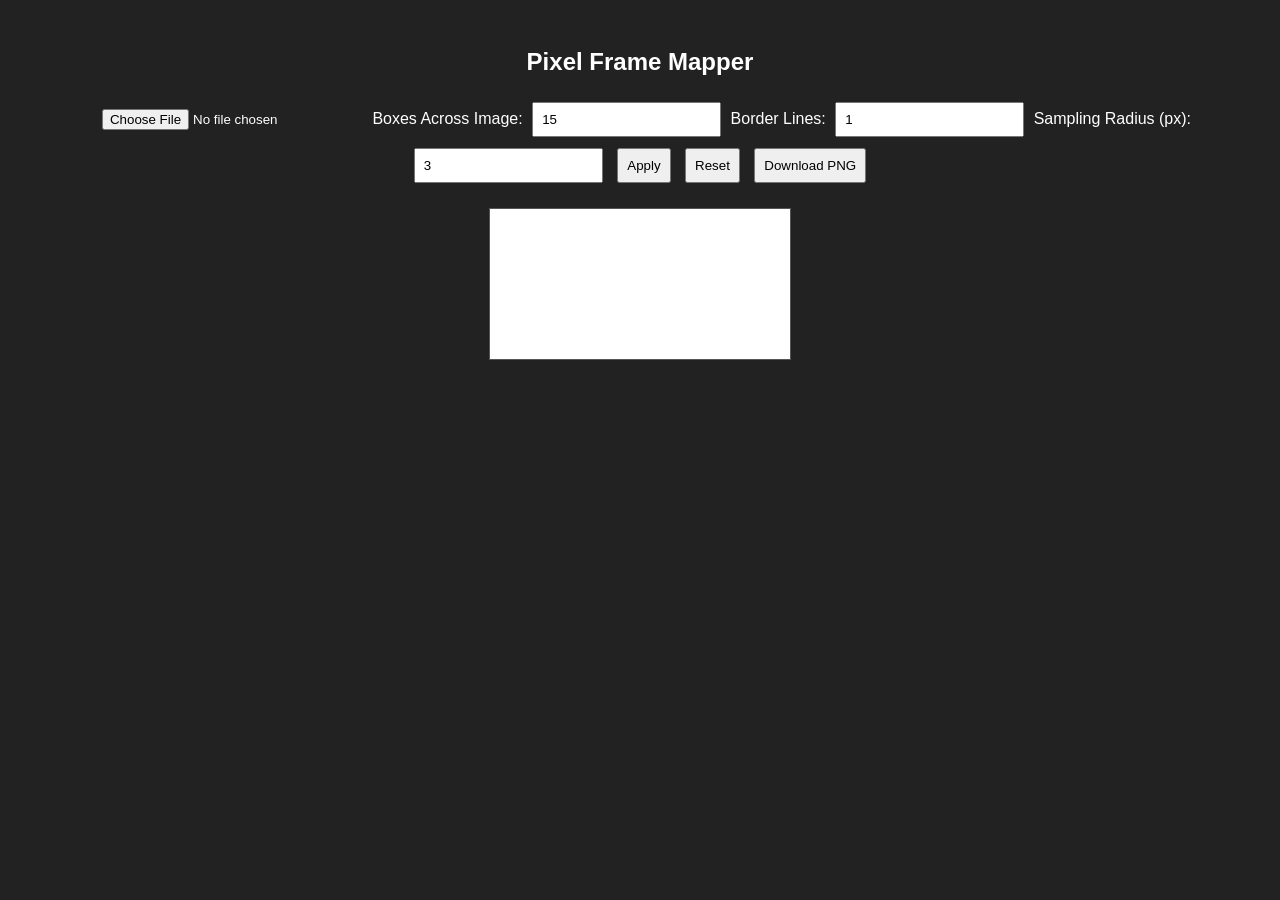
==== index.html @ a6503f77 "First" ====
<!DOCTYPE html>
<html lang="en">
<head>
<meta charset="UTF-8">
<meta name="viewport" content="width=device-width, initial-scale=1.0">
<title>Pixel Frame Mapper</title>

<style>
body{
    font-family:Arial, sans-serif;
    background:#222;
    color:white;
    padding:20px;
    text-align:center;
}

.controls{
    margin-bottom:20px;
}

input,button{
    padding:8px;
    margin:5px;
}

canvas{
    border:1px solid #555;
    background:white;
}



</style>
</head>
<body>

<h2>Pixel Frame Mapper</h2>

<div class="controls">

<input type="file" id="imageInput">

<label>
Boxes Across Image:
<input type="number" id="boxCount" value="15" min="5">
</label>

<label>
Border Lines:
<input type="number" id="borderLines" value="1" min="1">
</label>

<label>
Sampling Radius (px):
<input type="number" id="sampleRadius" value="3" min="0">
</label>

<button id="applyBtn">Apply</button>
<button id="resetBtn">Reset</button>
<button id="saveBtn">Download PNG</button>

</div>

<canvas id="canvas"></canvas>
<canvas id="workCanvas" style="display:none"></canvas>
<canvas id="grayCanvas" style="display:none"></canvas>

<script>

const TARGET_WIDTH = 1000;
const BOX_FILL_RATIO = 0.85;

const canvas = document.getElementById("canvas");
const ctx = canvas.getContext("2d");
const workCanvas = document.getElementById("workCanvas");
const grayCanvas = document.getElementById("grayCanvas");

let state = null;

document
.getElementById("imageInput")
.addEventListener("change", loadImage);

document
.getElementById("applyBtn")
.addEventListener("click", applySettings);

document
.getElementById("resetBtn")
.addEventListener("click", resetProject);

document
    .getElementById("saveBtn")
    .addEventListener("click", () => {
        saveCanvas();
        saveGrayCanvas();
    });

function loadImage(e) {
    const file = e.target.files[0];
    if (!file) return;

    const img = new Image();

    img.onload = () => {
        processImage(img);
        saveGrayCanvas();
    };

    img.src = URL.createObjectURL(file);
}


function buildProject(sourceImage){

    const boxesAcross =
        parseInt(document.getElementById("boxCount").value, 10) || 40;

    const borderLines =
        parseInt(document.getElementById("borderLines").value, 10) || 2;

    const sampleRadius =
        parseInt(document.getElementById("sampleRadius").value, 10) || 0;

    const scale =
        TARGET_WIDTH / sourceImage.width;

    const imageWidth = TARGET_WIDTH;

    const imageHeight =
        Math.round(sourceImage.height * scale);

    const boxWidth =
        imageWidth / boxesAcross;

    const imageRows =
        Math.max(1, Math.round(imageHeight / boxWidth));

    const boxHeight =
        imageHeight / imageRows;

    const totalCols =
        boxesAcross + borderLines * 2;

    const totalRows =
        imageRows + borderLines * 2;

    const canvasWidth =
        Math.round(totalCols * boxWidth);

    const canvasHeight =
        Math.round(totalRows * boxHeight);

    canvas.width = canvasWidth;
    canvas.height = canvasHeight;

    const imageCanvas =
        document.createElement("canvas");

    imageCanvas.width = imageWidth;
    imageCanvas.height = imageHeight;

    const imageCtx =
        imageCanvas.getContext("2d");

    imageCtx.drawImage(
        sourceImage,
        0,
        0,
        imageWidth,
        imageHeight
    );

    const imageData =
        imageCtx.getImageData(
            0,
            0,
            imageWidth,
            imageHeight
        );

    const imageX =
        borderLines * boxWidth;

    const imageY =
        borderLines * boxHeight;

    const boxes = [];

    for(let row=0; row<totalRows; row++){

        for(let col=0; col<totalCols; col++){

            const borderBox =
                row < borderLines ||
                row >= totalRows-borderLines ||
                col < borderLines ||
                col >= totalCols-borderLines;

            if(!borderBox) continue;

            boxes.push({

                row,
                col,

                cx:(col+0.5)*boxWidth,
                cy:(row+0.5)*boxHeight,

                filled:false,
                colour:"#FFFFFF"

            });
        }
    }

    state = {

        sourceImage,
        boxWidth,
        boxHeight,
        borderLines,
        sampleRadius,

        imageWidth,
        imageHeight,

        imageX,
        imageY,

        imageCanvas,
        imageData,

        boxes,

        leaderLines:[]
    };

    render();
}

function render(){

    if(!state) return;

    ctx.clearRect(
        0,
        0,
        canvas.width,
        canvas.height
    );

    ctx.fillStyle="#ece8df";
    ctx.fillRect(
        0,
        0,
        canvas.width,
        canvas.height
    );

    state.boxes.forEach(box=>{

        const sizeW =
            state.boxWidth * BOX_FILL_RATIO;

        const sizeH =
            state.boxHeight * BOX_FILL_RATIO;

        const x =
            box.cx - sizeW/2;

        const y =
            box.cy - sizeH/2;

        ctx.fillStyle = box.colour;

        ctx.fillRect(
            x,
            y,
            sizeW,
            sizeH
        );

        ctx.strokeStyle="#999";

        ctx.strokeRect(
            x,
            y,
            sizeW,
            sizeH
        );
    });

    ctx.drawImage(
        state.imageCanvas,
        state.imageX,
        state.imageY
    );

    ctx.strokeStyle="rgba(255,255,255,0.85)";
    ctx.lineWidth=1;

    state.leaderLines.forEach(line=>{

        if(line.radius>0){

            ctx.beginPath();
            ctx.arc(
                line.x1,
                line.y1,
                line.radius,
                0,
                Math.PI*2
            );
            ctx.stroke();
        }
    });

    ctx.strokeStyle="white";
    ctx.lineWidth=2;

    state.leaderLines.forEach(line=>{

        ctx.beginPath();

        ctx.moveTo(
            line.x1,
            line.y1
        );

        ctx.lineTo(
            line.x2,
            line.y2
        );

        ctx.stroke();
    });
}

canvas.addEventListener(
"click",
function(event){

    if(!state) return;

    const rect =
        canvas.getBoundingClientRect();

    const x =
        (event.clientX - rect.left) *
        (canvas.width/rect.width);

    const y =
        (event.clientY - rect.top) *
        (canvas.height/rect.height);

    const insideImage =

        x >= state.imageX &&
        x <= state.imageX + state.imageWidth &&
        y >= state.imageY &&
        y <= state.imageY + state.imageHeight;

    if(!insideImage) return;

    state.sampleRadius =
        Math.max(
            0,
            parseInt(
                document.getElementById("sampleRadius").value,
                10
            ) || 0
        );

    const colour =
        sampleArea(
            x-state.imageX,
            y-state.imageY,
            state.sampleRadius
        );

    const box =
        nearestUnfilledBox(x,y);

    if(!box) return;

    box.filled=true;
    box.colour=colour;

    state.leaderLines.push({

        x1:x,
        y1:y,
        x2:box.cx,
        y2:box.cy,
        radius:state.sampleRadius

    });

    render();
});

function nearestUnfilledBox(x,y){

    let best=null;
    let bestDist=Infinity;

    state.boxes.forEach(box=>{

        if(box.filled) return;

        const dx=box.cx-x;
        const dy=box.cy-y;

        const d=dx*dx+dy*dy;

        if(d<bestDist){

            bestDist=d;
            best=box;
        }

    });

    return best;
}

function sampleArea(ix,iy,radius){

    const x=Math.round(ix);
    const y=Math.round(iy);

    let r=0;
    let g=0;
    let b=0;
    let count=0;

    for(let dy=-radius; dy<=radius; dy++){

        for(let dx=-radius; dx<=radius; dx++){

            const px =
                Math.max(
                    0,
                    Math.min(
                        state.imageWidth-1,
                        x+dx
                    )
                );

            const py =
                Math.max(
                    0,
                    Math.min(
                        state.imageHeight-1,
                        y+dy
                    )
                );

            const index =
                (py*state.imageWidth+px)*4;

            r += state.imageData.data[index];
            g += state.imageData.data[index+1];
            b += state.imageData.data[index+2];

            count++;
        }
    }

    if(count===0) return "rgb(255,255,255)";

    r=Math.round(r/count);
    g=Math.round(g/count);
    b=Math.round(b/count);

    return `rgb(${r},${g},${b})`;
}

function applySettings(){

    if(!state || !state.sourceImage) return;

    buildProject(state.sourceImage);
}

function resetProject(){

    if(!state) return;

    state.boxes.forEach(box=>{

        box.filled=false;
        box.colour="#FFFFFF";

    });

    state.leaderLines=[];

    render();
}

function saveCanvas(){

    if(!state) return;

    const a=document.createElement("a");

    a.download="pixel-frame.png";
    a.href=canvas.toDataURL("image/png");

    a.click();
}

function processImage(img) {
    const w = img.naturalWidth;
    const h = img.naturalHeight;

    workCanvas.width = w;
    workCanvas.height = h;

    const wctx = workCanvas.getContext("2d");
    wctx.drawImage(img, 0, 0);

    const imgData = wctx.getImageData(0, 0, w, h);
    const data = imgData.data;

    for (let i = 0; i < data.length; i += 4) {
        const gray =
            0.2126 * data[i] +
            0.7152 * data[i + 1] +
            0.0722 * data[i + 2];

        data[i] = gray;
        data[i + 1] = gray;
        data[i + 2] = gray;
    }

    grayCanvas.width = w;
    grayCanvas.height = h;

    grayCanvas
        .getContext("2d")
        .putImageData(imgData, 0, 0);
}

function saveGrayCanvas() {
    const a = document.createElement("a");

    a.download = "gray-frame.png";
    a.href = grayCanvas.toDataURL("image/png");

    a.click();
}
</script>

</body>
</html>
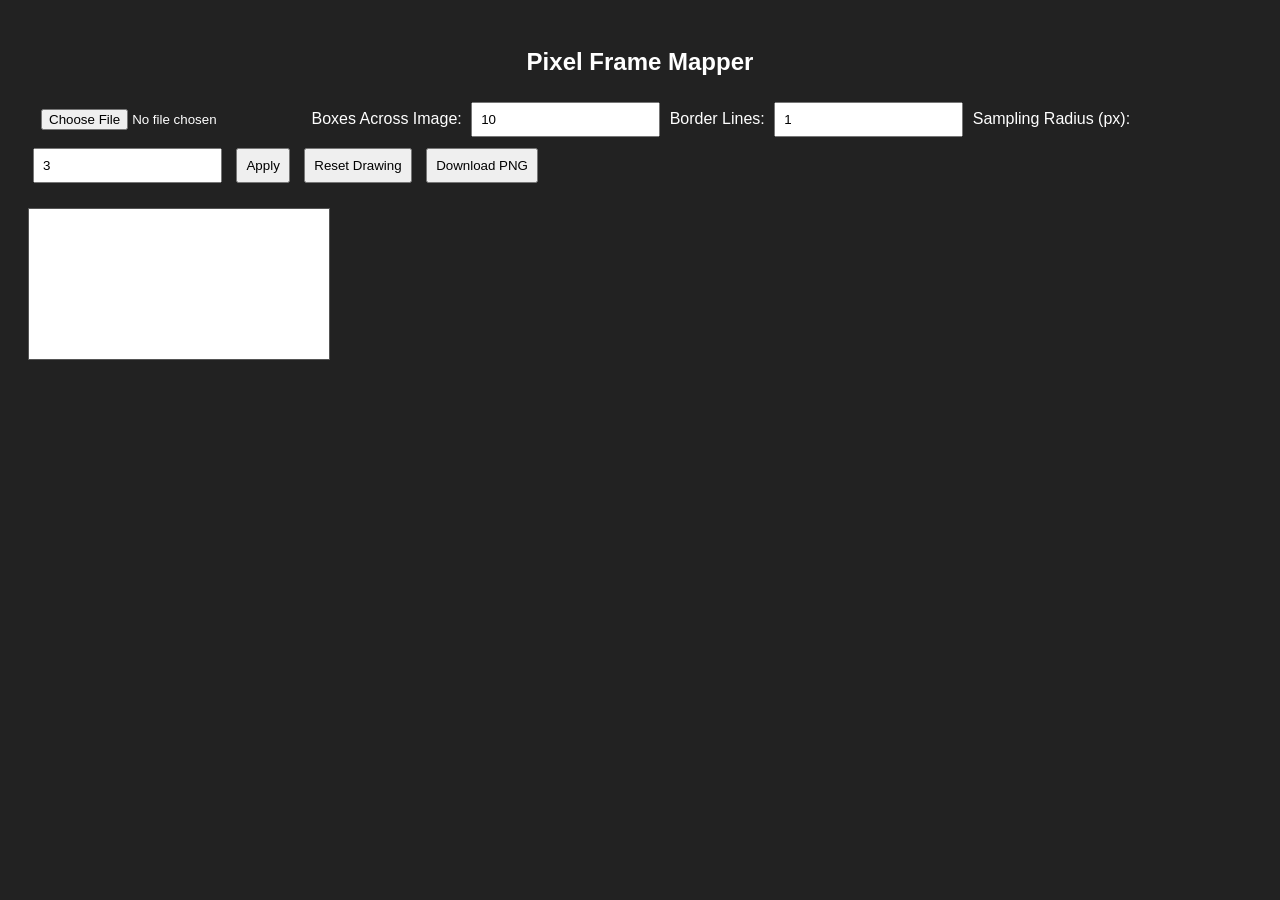
==== commit cb71dd21: "Third" ====
--- a/index.html
+++ b/index.html
@@ -11,7 +11,18 @@
     background:#222;
     color:white;
     padding:20px;
+}
+
+h2{
     text-align:center;
+}
+
+.app{
+    display:flex;
+    gap:20px;
+    align-items:flex-start;
+    justify-content:center;
+    flex-wrap:wrap;
 }
 
 .controls{
@@ -26,23 +37,24 @@
 canvas{
     border:1px solid #555;
     background:white;
-}
-
-
-
+    display:block;
+}
 </style>
 </head>
 <body>
 
 <h2>Pixel Frame Mapper</h2>
 
+<div class="app">
+
+<div>
 <div class="controls">
 
 <input type="file" id="imageInput">
 
 <label>
 Boxes Across Image:
-<input type="number" id="boxCount" value="15" min="5">
+<input type="number" id="boxCount" value="10" min="5">
 </label>
 
 <label>
@@ -56,14 +68,15 @@
 </label>
 
 <button id="applyBtn">Apply</button>
-<button id="resetBtn">Reset</button>
+<button id="resetBtn">Reset Drawing</button>
 <button id="saveBtn">Download PNG</button>
 
 </div>
 
 <canvas id="canvas"></canvas>
-<canvas id="workCanvas" style="display:none"></canvas>
-<canvas id="grayCanvas" style="display:none"></canvas>
+</div>
+
+</div>
 
 <script>
 
@@ -72,8 +85,6 @@
 
 const canvas = document.getElementById("canvas");
 const ctx = canvas.getContext("2d");
-const workCanvas = document.getElementById("workCanvas");
-const grayCanvas = document.getElementById("grayCanvas");
 
 let state = null;
 
@@ -90,26 +101,20 @@
 .addEventListener("click", resetProject);
 
 document
-    .getElementById("saveBtn")
-    .addEventListener("click", () => {
-        saveCanvas();
-        saveGrayCanvas();
-    });
-
-function loadImage(e) {
+.getElementById("saveBtn")
+.addEventListener("click", saveCanvas);
+
+function loadImage(e){
+
     const file = e.target.files[0];
-    if (!file) return;
+    if(!file) return;
 
     const img = new Image();
 
-    img.onload = () => {
-        processImage(img);
-        saveGrayCanvas();
-    };
+    img.onload = ()=>buildProject(img);
 
     img.src = URL.createObjectURL(file);
 }
-
 
 function buildProject(sourceImage){
 
@@ -122,22 +127,21 @@
     const sampleRadius =
         parseInt(document.getElementById("sampleRadius").value, 10) || 0;
 
+    // Integer box size keeps the image area an exact multiple of the grid.
+    const boxSize =
+        Math.max(1, Math.round(TARGET_WIDTH / boxesAcross));
+
+    const imageWidth =
+        boxSize * boxesAcross;
+
     const scale =
-        TARGET_WIDTH / sourceImage.width;
-
-    const imageWidth = TARGET_WIDTH;
+        imageWidth / sourceImage.width;
+
+    const imageRows =
+        Math.max(1, Math.round(sourceImage.height * scale / boxSize));
 
     const imageHeight =
-        Math.round(sourceImage.height * scale);
-
-    const boxWidth =
-        imageWidth / boxesAcross;
-
-    const imageRows =
-        Math.max(1, Math.round(imageHeight / boxWidth));
-
-    const boxHeight =
-        imageHeight / imageRows;
+        boxSize * imageRows;
 
     const totalCols =
         boxesAcross + borderLines * 2;
@@ -146,10 +150,10 @@
         imageRows + borderLines * 2;
 
     const canvasWidth =
-        Math.round(totalCols * boxWidth);
+        totalCols * boxSize;
 
     const canvasHeight =
-        Math.round(totalRows * boxHeight);
+        totalRows * boxSize;
 
     canvas.width = canvasWidth;
     canvas.height = canvasHeight;
@@ -180,10 +184,10 @@
         );
 
     const imageX =
-        borderLines * boxWidth;
+        borderLines * boxSize;
 
     const imageY =
-        borderLines * boxHeight;
+        borderLines * boxSize;
 
     const boxes = [];
 
@@ -204,8 +208,8 @@
                 row,
                 col,
 
-                cx:(col+0.5)*boxWidth,
-                cy:(row+0.5)*boxHeight,
+                cx:(col+0.5)*boxSize,
+                cy:(row+0.5)*boxSize,
 
                 filled:false,
                 colour:"#FFFFFF"
@@ -217,8 +221,7 @@
     state = {
 
         sourceImage,
-        boxWidth,
-        boxHeight,
+        boxSize,
         borderLines,
         sampleRadius,
 
@@ -260,25 +263,22 @@
 
     state.boxes.forEach(box=>{
 
-        const sizeW =
-            state.boxWidth * BOX_FILL_RATIO;
-
-        const sizeH =
-            state.boxHeight * BOX_FILL_RATIO;
+        const size =
+            state.boxSize * BOX_FILL_RATIO;
 
         const x =
-            box.cx - sizeW/2;
+            box.cx - size/2;
 
         const y =
-            box.cy - sizeH/2;
+            box.cy - size/2;
 
         ctx.fillStyle = box.colour;
 
         ctx.fillRect(
             x,
             y,
-            sizeW,
-            sizeH
+            size,
+            size
         );
 
         ctx.strokeStyle="#999";
@@ -286,8 +286,8 @@
         ctx.strokeRect(
             x,
             y,
-            sizeW,
-            sizeH
+            size,
+            size
         );
     });
 
@@ -425,6 +425,7 @@
     return best;
 }
 
+
 function sampleArea(ix,iy,radius){
 
     const x=Math.round(ix);
@@ -512,46 +513,6 @@
     a.click();
 }
 
-function processImage(img) {
-    const w = img.naturalWidth;
-    const h = img.naturalHeight;
-
-    workCanvas.width = w;
-    workCanvas.height = h;
-
-    const wctx = workCanvas.getContext("2d");
-    wctx.drawImage(img, 0, 0);
-
-    const imgData = wctx.getImageData(0, 0, w, h);
-    const data = imgData.data;
-
-    for (let i = 0; i < data.length; i += 4) {
-        const gray =
-            0.2126 * data[i] +
-            0.7152 * data[i + 1] +
-            0.0722 * data[i + 2];
-
-        data[i] = gray;
-        data[i + 1] = gray;
-        data[i + 2] = gray;
-    }
-
-    grayCanvas.width = w;
-    grayCanvas.height = h;
-
-    grayCanvas
-        .getContext("2d")
-        .putImageData(imgData, 0, 0);
-}
-
-function saveGrayCanvas() {
-    const a = document.createElement("a");
-
-    a.download = "gray-frame.png";
-    a.href = grayCanvas.toDataURL("image/png");
-
-    a.click();
-}
 </script>
 
 </body>
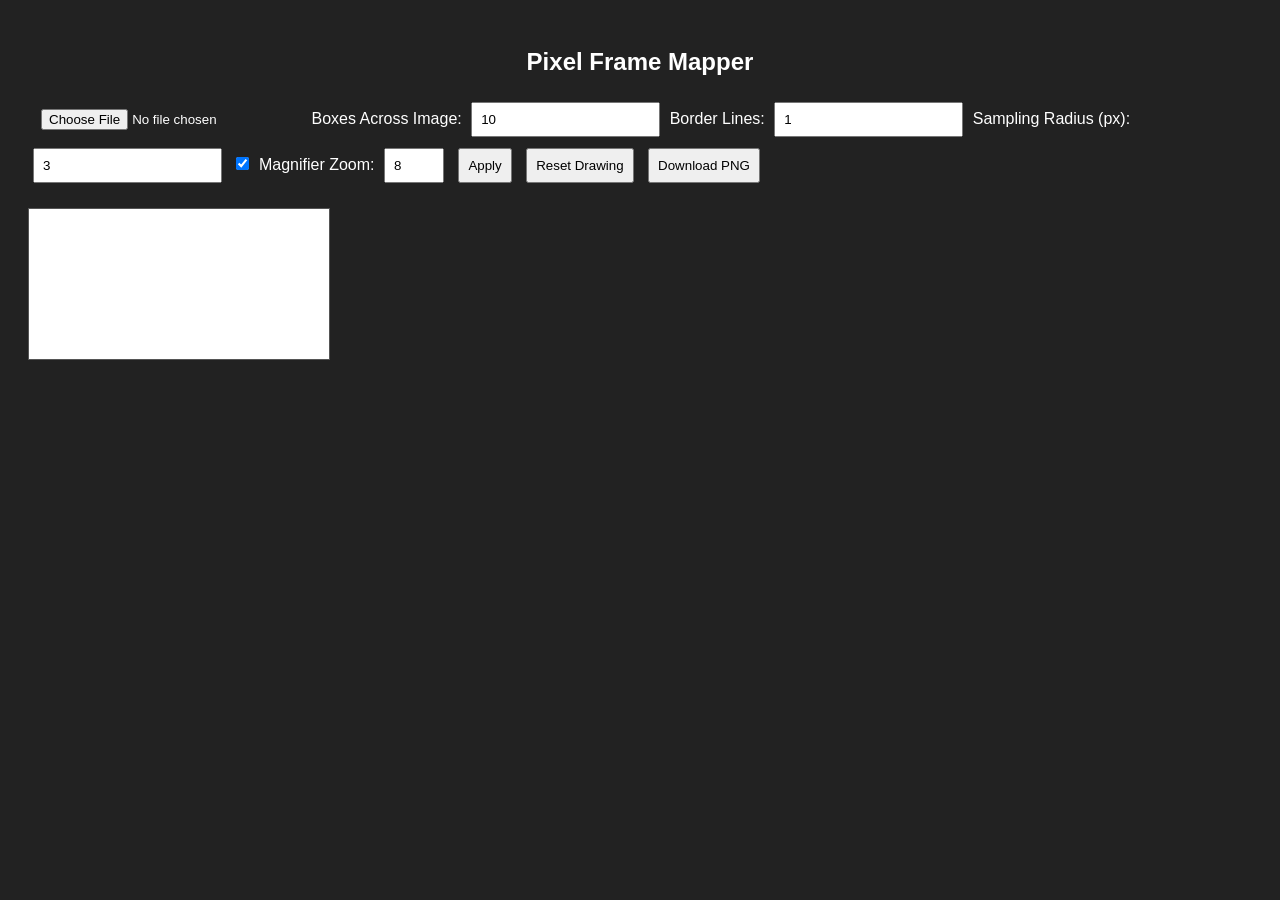
==== commit e15c137b: "Magnify" ====
--- a/index.html
+++ b/index.html
@@ -39,6 +39,40 @@
     background:white;
     display:block;
 }
+
+#magnifier{
+    position:fixed;
+    display:none;
+    pointer-events:none;
+    z-index:1000;
+}
+
+#magCanvas{
+    border:2px solid #fff;
+    border-radius:50%;
+    background:#111;
+    box-shadow:0 0 12px rgba(0,0,0,0.8);
+}
+
+#magInfo{
+    display:flex;
+    align-items:center;
+    gap:6px;
+    justify-content:center;
+    margin-top:4px;
+    padding:2px 6px;
+    background:rgba(0,0,0,0.75);
+    border-radius:4px;
+    font-size:12px;
+    font-family:monospace;
+}
+
+#magSwatch{
+    width:12px;
+    height:12px;
+    border:1px solid #fff;
+    display:inline-block;
+}
 </style>
 </head>
 <body>
@@ -67,6 +101,16 @@
 <input type="number" id="sampleRadius" value="3" min="0">
 </label>
 
+<label>
+<input type="checkbox" id="magToggle" checked>
+Magnifier
+</label>
+
+<label>
+Zoom:
+<input type="number" id="magZoom" value="8" min="2" max="40">
+</label>
+
 <button id="applyBtn">Apply</button>
 <button id="resetBtn">Reset Drawing</button>
 <button id="saveBtn">Download PNG</button>
@@ -76,6 +120,14 @@
 <canvas id="canvas"></canvas>
 </div>
 
+</div>
+
+<div id="magnifier">
+<canvas id="magCanvas" width="180" height="180"></canvas>
+<div id="magInfo">
+<span id="magSwatch"></span>
+<span id="magText">-</span>
+</div>
 </div>
 
 <script>
@@ -400,6 +452,166 @@
     render();
 });
 
+const magnifier = document.getElementById("magnifier");
+const magCanvas = document.getElementById("magCanvas");
+const magCtx = magCanvas.getContext("2d");
+const magSwatch = document.getElementById("magSwatch");
+const magText = document.getElementById("magText");
+
+canvas.addEventListener("mousemove", updateMagnifier);
+canvas.addEventListener("mouseleave", hideMagnifier);
+
+function canvasPos(event){
+
+    const rect =
+        canvas.getBoundingClientRect();
+
+    return {
+
+        x:(event.clientX - rect.left) *
+            (canvas.width/rect.width),
+
+        y:(event.clientY - rect.top) *
+            (canvas.height/rect.height)
+
+    };
+}
+
+function hideMagnifier(){
+
+    magnifier.style.display="none";
+}
+
+function updateMagnifier(event){
+
+    if(!state ||
+       !document.getElementById("magToggle").checked){
+
+        hideMagnifier();
+        return;
+    }
+
+    const pos = canvasPos(event);
+
+    const insideImage =
+
+        pos.x >= state.imageX &&
+        pos.x <= state.imageX + state.imageWidth &&
+        pos.y >= state.imageY &&
+        pos.y <= state.imageY + state.imageHeight;
+
+    if(!insideImage){
+
+        hideMagnifier();
+        return;
+    }
+
+    const zoom =
+        Math.max(
+            2,
+            parseInt(
+                document.getElementById("magZoom").value,
+                10
+            ) || 8
+        );
+
+    const radius =
+        Math.max(
+            0,
+            parseInt(
+                document.getElementById("sampleRadius").value,
+                10
+            ) || 0
+        );
+
+    // Same pixel the click handler will sample.
+    const px =
+        Math.round(pos.x - state.imageX);
+
+    const py =
+        Math.round(pos.y - state.imageY);
+
+    const size = magCanvas.width;
+    const srcSize = size/zoom;
+
+    const sx = px + 0.5 - srcSize/2;
+    const sy = py + 0.5 - srcSize/2;
+
+    magCtx.fillStyle="#111";
+    magCtx.fillRect(0,0,size,size);
+
+    magCtx.imageSmoothingEnabled=false;
+
+    magCtx.drawImage(
+        state.imageCanvas,
+        sx,
+        sy,
+        srcSize,
+        srcSize,
+        0,
+        0,
+        size,
+        size
+    );
+
+    const centre = size/2;
+
+    if(radius>0){
+
+        magCtx.strokeStyle="rgba(255,255,255,0.9)";
+        magCtx.lineWidth=1;
+
+        magCtx.beginPath();
+        magCtx.arc(
+            centre,
+            centre,
+            radius*zoom,
+            0,
+            Math.PI*2
+        );
+        magCtx.stroke();
+    }
+
+    magCtx.strokeStyle="#ff0040";
+    magCtx.lineWidth=1;
+
+    magCtx.strokeRect(
+        centre - zoom/2,
+        centre - zoom/2,
+        zoom,
+        zoom
+    );
+
+    const colour =
+        sampleArea(
+            pos.x - state.imageX,
+            pos.y - state.imageY,
+            radius
+        );
+
+    magSwatch.style.background=colour;
+    magText.textContent=`${px},${py} ${colour}`;
+
+    magnifier.style.display="block";
+
+    const offset = 24;
+
+    const left =
+        Math.min(
+            event.clientX + offset,
+            window.innerWidth - magnifier.offsetWidth - 8
+        );
+
+    const top =
+        Math.min(
+            event.clientY + offset,
+            window.innerHeight - magnifier.offsetHeight - 8
+        );
+
+    magnifier.style.left = Math.max(8,left) + "px";
+    magnifier.style.top = Math.max(8,top) + "px";
+}
+
 function nearestUnfilledBox(x,y){
 
     let best=null;
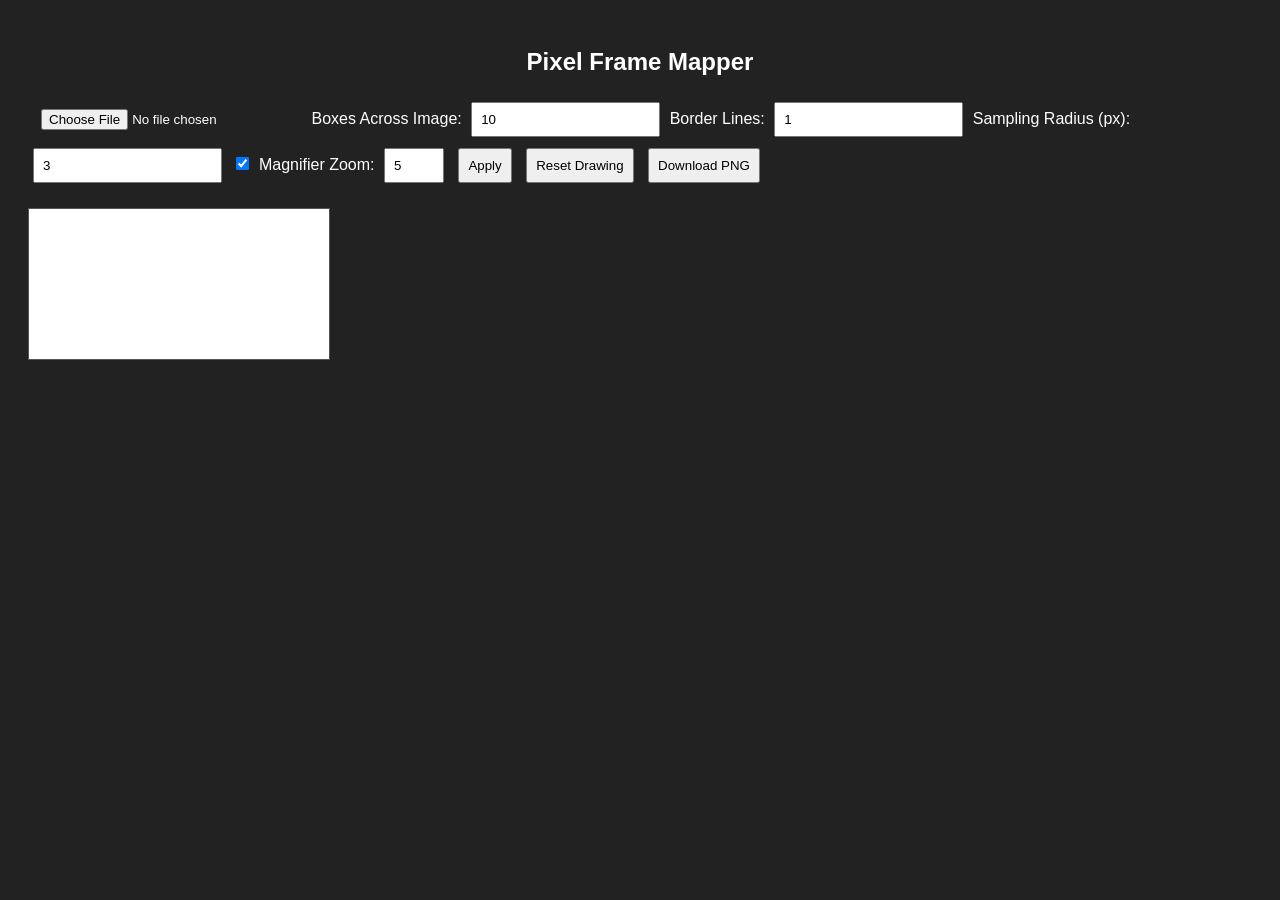
==== commit 6c43486d: "Smaller" ====
--- a/index.html
+++ b/index.html
@@ -108,7 +108,7 @@
 
 <label>
 Zoom:
-<input type="number" id="magZoom" value="8" min="2" max="40">
+<input type="number" id="magZoom" value="5" min="2" max="40">
 </label>
 
 <button id="applyBtn">Apply</button>
@@ -123,7 +123,7 @@
 </div>
 
 <div id="magnifier">
-<canvas id="magCanvas" width="180" height="180"></canvas>
+<canvas id="magCanvas" width="110" height="110"></canvas>
 <div id="magInfo">
 <span id="magSwatch"></span>
 <span id="magText">-</span>
@@ -461,6 +461,20 @@
 canvas.addEventListener("mousemove", updateMagnifier);
 canvas.addEventListener("mouseleave", hideMagnifier);
 
+let lastMagEvent = null;
+
+["sampleRadius","magZoom","magToggle"].forEach(id=>{
+
+    document
+    .getElementById(id)
+    .addEventListener("input",()=>{
+
+        if(lastMagEvent) updateMagnifier(lastMagEvent);
+
+    });
+
+});
+
 function canvasPos(event){
 
     const rect =
@@ -483,6 +497,8 @@
 }
 
 function updateMagnifier(event){
+
+    lastMagEvent = event;
 
     if(!state ||
        !document.getElementById("magToggle").checked){
@@ -512,7 +528,7 @@
             parseInt(
                 document.getElementById("magZoom").value,
                 10
-            ) || 8
+            ) || 5
         );
 
     const radius =
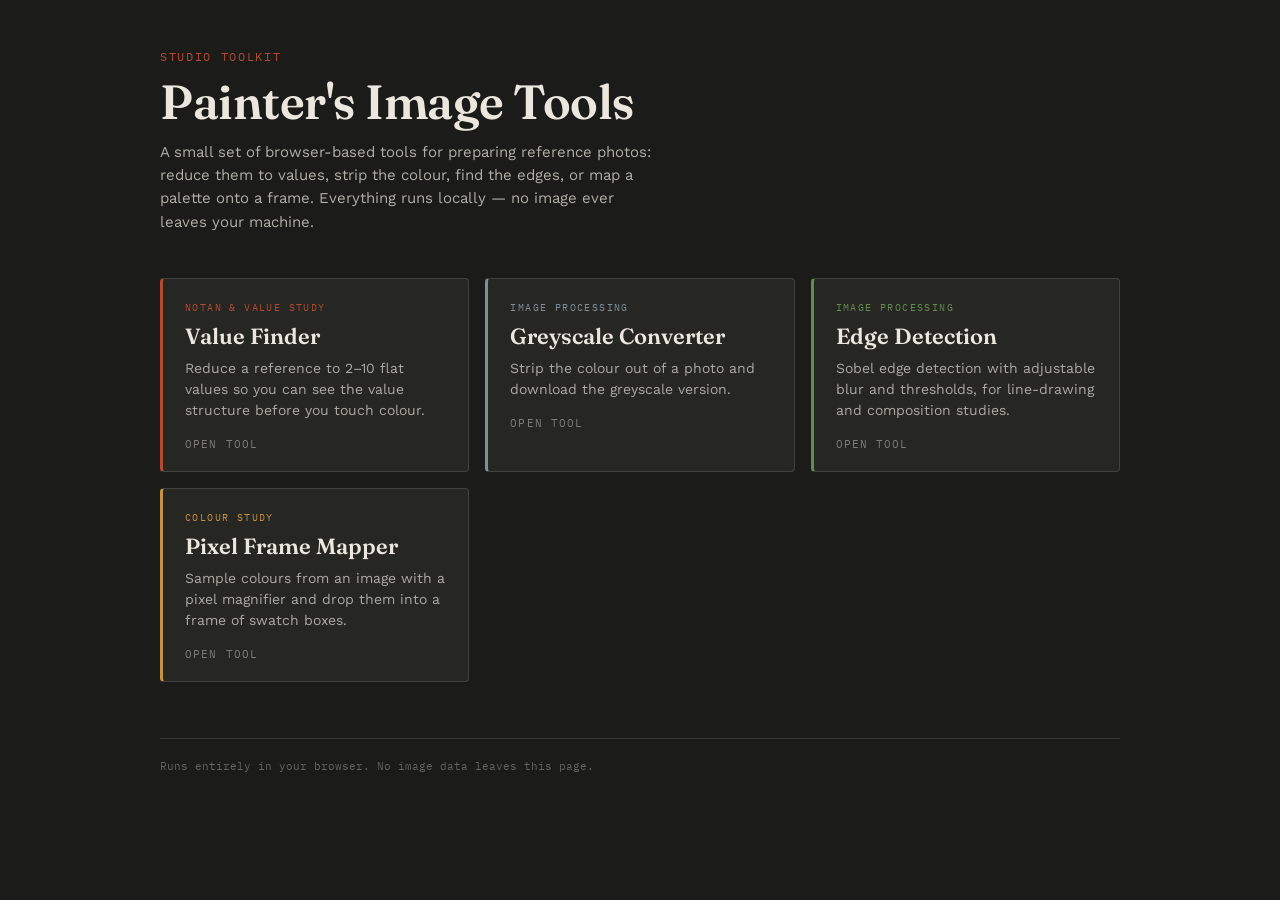
==== commit bb195b5f: "Home added" ====
--- a/index.html
+++ b/index.html
@@ -3,745 +3,53 @@
 <head>
 <meta charset="UTF-8">
 <meta name="viewport" content="width=device-width, initial-scale=1.0">
-<title>Pixel Frame Mapper</title>
+<title>Painter's Image Tools</title>
+<link rel="stylesheet" href="assets/global.css">
+</head>
+<body class="tool-value">
+<div class="wrap">
 
-<style>
-body{
-    font-family:Arial, sans-serif;
-    background:#222;
-    color:white;
-    padding:20px;
-}
+  <header>
+    <p class="eyebrow">Studio toolkit</p>
+    <h1>Painter's Image Tools</h1>
+    <p>A small set of browser-based tools for preparing reference photos: reduce them to values, strip the colour, find the edges, or map a palette onto a frame. Everything runs locally — no image ever leaves your machine.</p>
+  </header>
 
-h2{
-    text-align:center;
-}
+  <section>
+    <div class="tool-grid">
 
-.app{
-    display:flex;
-    gap:20px;
-    align-items:flex-start;
-    justify-content:center;
-    flex-wrap:wrap;
-}
+      <a class="tool-card tool-card--value" href="ValueFinder/Index.html">
+        <span class="tool-card__tag">Notan &amp; value study</span>
+        <h2>Value Finder</h2>
+        <p>Reduce a reference to 2–10 flat values so you can see the value structure before you touch colour.</p>
+        <span class="tool-card__go">Open tool</span>
+      </a>
 
-.controls{
-    margin-bottom:20px;
-}
+      <a class="tool-card tool-card--grey" href="GreyScale/Index.html">
+        <span class="tool-card__tag">Image processing</span>
+        <h2>Greyscale Converter</h2>
+        <p>Strip the colour out of a photo and download the greyscale version.</p>
+        <span class="tool-card__go">Open tool</span>
+      </a>
 
-input,button{
-    padding:8px;
-    margin:5px;
-}
+      <a class="tool-card tool-card--edge" href="EdgeDetect/Index.html">
+        <span class="tool-card__tag">Image processing</span>
+        <h2>Edge Detection</h2>
+        <p>Sobel edge detection with adjustable blur and thresholds, for line-drawing and composition studies.</p>
+        <span class="tool-card__go">Open tool</span>
+      </a>
 
-canvas{
-    border:1px solid #555;
-    background:white;
-    display:block;
-}
+      <a class="tool-card tool-card--colour" href="ColorPicker/Index.html">
+        <span class="tool-card__tag">Colour study</span>
+        <h2>Pixel Frame Mapper</h2>
+        <p>Sample colours from an image with a pixel magnifier and drop them into a frame of swatch boxes.</p>
+        <span class="tool-card__go">Open tool</span>
+      </a>
 
-#magnifier{
-    position:fixed;
-    display:none;
-    pointer-events:none;
-    z-index:1000;
-}
+    </div>
+  </section>
 
-#magCanvas{
-    border:2px solid #fff;
-    border-radius:50%;
-    background:#111;
-    box-shadow:0 0 12px rgba(0,0,0,0.8);
-}
-
-#magInfo{
-    display:flex;
-    align-items:center;
-    gap:6px;
-    justify-content:center;
-    margin-top:4px;
-    padding:2px 6px;
-    background:rgba(0,0,0,0.75);
-    border-radius:4px;
-    font-size:12px;
-    font-family:monospace;
-}
-
-#magSwatch{
-    width:12px;
-    height:12px;
-    border:1px solid #fff;
-    display:inline-block;
-}
-</style>
-</head>
-<body>
-
-<h2>Pixel Frame Mapper</h2>
-
-<div class="app">
-
-<div>
-<div class="controls">
-
-<input type="file" id="imageInput">
-
-<label>
-Boxes Across Image:
-<input type="number" id="boxCount" value="10" min="5">
-</label>
-
-<label>
-Border Lines:
-<input type="number" id="borderLines" value="1" min="1">
-</label>
-
-<label>
-Sampling Radius (px):
-<input type="number" id="sampleRadius" value="3" min="0">
-</label>
-
-<label>
-<input type="checkbox" id="magToggle" checked>
-Magnifier
-</label>
-
-<label>
-Zoom:
-<input type="number" id="magZoom" value="5" min="2" max="40">
-</label>
-
-<button id="applyBtn">Apply</button>
-<button id="resetBtn">Reset Drawing</button>
-<button id="saveBtn">Download PNG</button>
-
+  <footer>Runs entirely in your browser. No image data leaves this page.</footer>
 </div>
-
-<canvas id="canvas"></canvas>
-</div>
-
-</div>
-
-<div id="magnifier">
-<canvas id="magCanvas" width="110" height="110"></canvas>
-<div id="magInfo">
-<span id="magSwatch"></span>
-<span id="magText">-</span>
-</div>
-</div>
-
-<script>
-
-const TARGET_WIDTH = 1000;
-const BOX_FILL_RATIO = 0.85;
-
-const canvas = document.getElementById("canvas");
-const ctx = canvas.getContext("2d");
-
-let state = null;
-
-document
-.getElementById("imageInput")
-.addEventListener("change", loadImage);
-
-document
-.getElementById("applyBtn")
-.addEventListener("click", applySettings);
-
-document
-.getElementById("resetBtn")
-.addEventListener("click", resetProject);
-
-document
-.getElementById("saveBtn")
-.addEventListener("click", saveCanvas);
-
-function loadImage(e){
-
-    const file = e.target.files[0];
-    if(!file) return;
-
-    const img = new Image();
-
-    img.onload = ()=>buildProject(img);
-
-    img.src = URL.createObjectURL(file);
-}
-
-function buildProject(sourceImage){
-
-    const boxesAcross =
-        parseInt(document.getElementById("boxCount").value, 10) || 40;
-
-    const borderLines =
-        parseInt(document.getElementById("borderLines").value, 10) || 2;
-
-    const sampleRadius =
-        parseInt(document.getElementById("sampleRadius").value, 10) || 0;
-
-    // Integer box size keeps the image area an exact multiple of the grid.
-    const boxSize =
-        Math.max(1, Math.round(TARGET_WIDTH / boxesAcross));
-
-    const imageWidth =
-        boxSize * boxesAcross;
-
-    const scale =
-        imageWidth / sourceImage.width;
-
-    const imageRows =
-        Math.max(1, Math.round(sourceImage.height * scale / boxSize));
-
-    const imageHeight =
-        boxSize * imageRows;
-
-    const totalCols =
-        boxesAcross + borderLines * 2;
-
-    const totalRows =
-        imageRows + borderLines * 2;
-
-    const canvasWidth =
-        totalCols * boxSize;
-
-    const canvasHeight =
-        totalRows * boxSize;
-
-    canvas.width = canvasWidth;
-    canvas.height = canvasHeight;
-
-    const imageCanvas =
-        document.createElement("canvas");
-
-    imageCanvas.width = imageWidth;
-    imageCanvas.height = imageHeight;
-
-    const imageCtx =
-        imageCanvas.getContext("2d");
-
-    imageCtx.drawImage(
-        sourceImage,
-        0,
-        0,
-        imageWidth,
-        imageHeight
-    );
-
-    const imageData =
-        imageCtx.getImageData(
-            0,
-            0,
-            imageWidth,
-            imageHeight
-        );
-
-    const imageX =
-        borderLines * boxSize;
-
-    const imageY =
-        borderLines * boxSize;
-
-    const boxes = [];
-
-    for(let row=0; row<totalRows; row++){
-
-        for(let col=0; col<totalCols; col++){
-
-            const borderBox =
-                row < borderLines ||
-                row >= totalRows-borderLines ||
-                col < borderLines ||
-                col >= totalCols-borderLines;
-
-            if(!borderBox) continue;
-
-            boxes.push({
-
-                row,
-                col,
-
-                cx:(col+0.5)*boxSize,
-                cy:(row+0.5)*boxSize,
-
-                filled:false,
-                colour:"#FFFFFF"
-
-            });
-        }
-    }
-
-    state = {
-
-        sourceImage,
-        boxSize,
-        borderLines,
-        sampleRadius,
-
-        imageWidth,
-        imageHeight,
-
-        imageX,
-        imageY,
-
-        imageCanvas,
-        imageData,
-
-        boxes,
-
-        leaderLines:[]
-    };
-
-    render();
-}
-
-function render(){
-
-    if(!state) return;
-
-    ctx.clearRect(
-        0,
-        0,
-        canvas.width,
-        canvas.height
-    );
-
-    ctx.fillStyle="#ece8df";
-    ctx.fillRect(
-        0,
-        0,
-        canvas.width,
-        canvas.height
-    );
-
-    state.boxes.forEach(box=>{
-
-        const size =
-            state.boxSize * BOX_FILL_RATIO;
-
-        const x =
-            box.cx - size/2;
-
-        const y =
-            box.cy - size/2;
-
-        ctx.fillStyle = box.colour;
-
-        ctx.fillRect(
-            x,
-            y,
-            size,
-            size
-        );
-
-        ctx.strokeStyle="#999";
-
-        ctx.strokeRect(
-            x,
-            y,
-            size,
-            size
-        );
-    });
-
-    ctx.drawImage(
-        state.imageCanvas,
-        state.imageX,
-        state.imageY
-    );
-
-    ctx.strokeStyle="rgba(255,255,255,0.85)";
-    ctx.lineWidth=1;
-
-    state.leaderLines.forEach(line=>{
-
-        if(line.radius>0){
-
-            ctx.beginPath();
-            ctx.arc(
-                line.x1,
-                line.y1,
-                line.radius,
-                0,
-                Math.PI*2
-            );
-            ctx.stroke();
-        }
-    });
-
-    ctx.strokeStyle="white";
-    ctx.lineWidth=2;
-
-    state.leaderLines.forEach(line=>{
-
-        ctx.beginPath();
-
-        ctx.moveTo(
-            line.x1,
-            line.y1
-        );
-
-        ctx.lineTo(
-            line.x2,
-            line.y2
-        );
-
-        ctx.stroke();
-    });
-}
-
-canvas.addEventListener(
-"click",
-function(event){
-
-    if(!state) return;
-
-    const rect =
-        canvas.getBoundingClientRect();
-
-    const x =
-        (event.clientX - rect.left) *
-        (canvas.width/rect.width);
-
-    const y =
-        (event.clientY - rect.top) *
-        (canvas.height/rect.height);
-
-    const insideImage =
-
-        x >= state.imageX &&
-        x <= state.imageX + state.imageWidth &&
-        y >= state.imageY &&
-        y <= state.imageY + state.imageHeight;
-
-    if(!insideImage) return;
-
-    state.sampleRadius =
-        Math.max(
-            0,
-            parseInt(
-                document.getElementById("sampleRadius").value,
-                10
-            ) || 0
-        );
-
-    const colour =
-        sampleArea(
-            x-state.imageX,
-            y-state.imageY,
-            state.sampleRadius
-        );
-
-    const box =
-        nearestUnfilledBox(x,y);
-
-    if(!box) return;
-
-    box.filled=true;
-    box.colour=colour;
-
-    state.leaderLines.push({
-
-        x1:x,
-        y1:y,
-        x2:box.cx,
-        y2:box.cy,
-        radius:state.sampleRadius
-
-    });
-
-    render();
-});
-
-const magnifier = document.getElementById("magnifier");
-const magCanvas = document.getElementById("magCanvas");
-const magCtx = magCanvas.getContext("2d");
-const magSwatch = document.getElementById("magSwatch");
-const magText = document.getElementById("magText");
-
-canvas.addEventListener("mousemove", updateMagnifier);
-canvas.addEventListener("mouseleave", hideMagnifier);
-
-let lastMagEvent = null;
-
-["sampleRadius","magZoom","magToggle"].forEach(id=>{
-
-    document
-    .getElementById(id)
-    .addEventListener("input",()=>{
-
-        if(lastMagEvent) updateMagnifier(lastMagEvent);
-
-    });
-
-});
-
-function canvasPos(event){
-
-    const rect =
-        canvas.getBoundingClientRect();
-
-    return {
-
-        x:(event.clientX - rect.left) *
-            (canvas.width/rect.width),
-
-        y:(event.clientY - rect.top) *
-            (canvas.height/rect.height)
-
-    };
-}
-
-function hideMagnifier(){
-
-    magnifier.style.display="none";
-}
-
-function updateMagnifier(event){
-
-    lastMagEvent = event;
-
-    if(!state ||
-       !document.getElementById("magToggle").checked){
-
-        hideMagnifier();
-        return;
-    }
-
-    const pos = canvasPos(event);
-
-    const insideImage =
-
-        pos.x >= state.imageX &&
-        pos.x <= state.imageX + state.imageWidth &&
-        pos.y >= state.imageY &&
-        pos.y <= state.imageY + state.imageHeight;
-
-    if(!insideImage){
-
-        hideMagnifier();
-        return;
-    }
-
-    const zoom =
-        Math.max(
-            2,
-            parseInt(
-                document.getElementById("magZoom").value,
-                10
-            ) || 5
-        );
-
-    const radius =
-        Math.max(
-            0,
-            parseInt(
-                document.getElementById("sampleRadius").value,
-                10
-            ) || 0
-        );
-
-    // Same pixel the click handler will sample.
-    const px =
-        Math.round(pos.x - state.imageX);
-
-    const py =
-        Math.round(pos.y - state.imageY);
-
-    const size = magCanvas.width;
-    const srcSize = size/zoom;
-
-    const sx = px + 0.5 - srcSize/2;
-    const sy = py + 0.5 - srcSize/2;
-
-    magCtx.fillStyle="#111";
-    magCtx.fillRect(0,0,size,size);
-
-    magCtx.imageSmoothingEnabled=false;
-
-    magCtx.drawImage(
-        state.imageCanvas,
-        sx,
-        sy,
-        srcSize,
-        srcSize,
-        0,
-        0,
-        size,
-        size
-    );
-
-    const centre = size/2;
-
-    if(radius>0){
-
-        magCtx.strokeStyle="rgba(255,255,255,0.9)";
-        magCtx.lineWidth=1;
-
-        magCtx.beginPath();
-        magCtx.arc(
-            centre,
-            centre,
-            radius*zoom,
-            0,
-            Math.PI*2
-        );
-        magCtx.stroke();
-    }
-
-    magCtx.strokeStyle="#ff0040";
-    magCtx.lineWidth=1;
-
-    magCtx.strokeRect(
-        centre - zoom/2,
-        centre - zoom/2,
-        zoom,
-        zoom
-    );
-
-    const colour =
-        sampleArea(
-            pos.x - state.imageX,
-            pos.y - state.imageY,
-            radius
-        );
-
-    magSwatch.style.background=colour;
-    magText.textContent=`${px},${py} ${colour}`;
-
-    magnifier.style.display="block";
-
-    const offset = 24;
-
-    const left =
-        Math.min(
-            event.clientX + offset,
-            window.innerWidth - magnifier.offsetWidth - 8
-        );
-
-    const top =
-        Math.min(
-            event.clientY + offset,
-            window.innerHeight - magnifier.offsetHeight - 8
-        );
-
-    magnifier.style.left = Math.max(8,left) + "px";
-    magnifier.style.top = Math.max(8,top) + "px";
-}
-
-function nearestUnfilledBox(x,y){
-
-    let best=null;
-    let bestDist=Infinity;
-
-    state.boxes.forEach(box=>{
-
-        if(box.filled) return;
-
-        const dx=box.cx-x;
-        const dy=box.cy-y;
-
-        const d=dx*dx+dy*dy;
-
-        if(d<bestDist){
-
-            bestDist=d;
-            best=box;
-        }
-
-    });
-
-    return best;
-}
-
-
-function sampleArea(ix,iy,radius){
-
-    const x=Math.round(ix);
-    const y=Math.round(iy);
-
-    let r=0;
-    let g=0;
-    let b=0;
-    let count=0;
-
-    for(let dy=-radius; dy<=radius; dy++){
-
-        for(let dx=-radius; dx<=radius; dx++){
-
-            const px =
-                Math.max(
-                    0,
-                    Math.min(
-                        state.imageWidth-1,
-                        x+dx
-                    )
-                );
-
-            const py =
-                Math.max(
-                    0,
-                    Math.min(
-                        state.imageHeight-1,
-                        y+dy
-                    )
-                );
-
-            const index =
-                (py*state.imageWidth+px)*4;
-
-            r += state.imageData.data[index];
-            g += state.imageData.data[index+1];
-            b += state.imageData.data[index+2];
-
-            count++;
-        }
-    }
-
-    if(count===0) return "rgb(255,255,255)";
-
-    r=Math.round(r/count);
-    g=Math.round(g/count);
-    b=Math.round(b/count);
-
-    return `rgb(${r},${g},${b})`;
-}
-
-function applySettings(){
-
-    if(!state || !state.sourceImage) return;
-
-    buildProject(state.sourceImage);
-}
-
-function resetProject(){
-
-    if(!state) return;
-
-    state.boxes.forEach(box=>{
-
-        box.filled=false;
-        box.colour="#FFFFFF";
-
-    });
-
-    state.leaderLines=[];
-
-    render();
-}
-
-function saveCanvas(){
-
-    if(!state) return;
-
-    const a=document.createElement("a");
-
-    a.download="pixel-frame.png";
-    a.href=canvas.toDataURL("image/png");
-
-    a.click();
-}
-
-</script>
-
 </body>
-</html>+</html>
--- a/assets/global.css
+++ b/assets/global.css
@@ -0,0 +1,561 @@
+/* Shared design system for all image tools. Each tool lives in its own folder
+   and links this file as "../assets/global.css". */
+
+@import url('https://fonts.googleapis.com/css2?family=Fraunces:opsz,wght@9..144,400;9..144,600;9..144,700&family=Work+Sans:wght@400;500;600&family=IBM+Plex+Mono:wght@400;500;600&display=swap');
+
+:root{
+  --ink:#201f1c;
+  --paper:#ece7de;
+  --paper-dim:#ddd6c8;
+  --charcoal:#1b1b1a;
+  --charcoal-2:#262623;
+  --sienna:#8a3324;
+  --sienna-bright:#b34a34;
+  --slate:#5c6b73;
+  --line: rgba(236,231,222,0.14);
+
+  /* one accent per tool */
+  --tool-value:#8a3324;
+  --tool-value-bright:#b34a34;
+  --tool-grey:#5c6b73;
+  --tool-grey-bright:#7d909a;
+  --tool-edge:#4a6b3f;
+  --tool-edge-bright:#638c52;
+  --tool-colour:#a8752a;
+  --tool-colour-bright:#c99242;
+
+  /* overridden per page so shared components pick up the tool colour */
+  --accent:var(--sienna);
+  --accent-bright:var(--sienna-bright);
+
+  --mono:'IBM Plex Mono', monospace;
+  --serif:'Fraunces', serif;
+  --sans:'Work Sans', sans-serif;
+}
+
+/* per-page accent, set with <body class="tool-edge"> etc. */
+body.tool-value  {--accent:var(--tool-value);  --accent-bright:var(--tool-value-bright);}
+body.tool-grey   {--accent:var(--tool-grey);   --accent-bright:var(--tool-grey-bright);}
+body.tool-edge   {--accent:var(--tool-edge);   --accent-bright:var(--tool-edge-bright);}
+body.tool-colour {--accent:var(--tool-colour); --accent-bright:var(--tool-colour-bright);}
+
+*{box-sizing:border-box;}
+html,body{margin:0;padding:0;}
+
+body{
+  background:var(--charcoal);
+  color:var(--paper);
+  font-family:var(--sans);
+  min-height:100vh;
+  padding:48px 24px 80px;
+}
+
+.wrap{max-width:960px;margin:0 auto;}
+
+/* ---------- tool navigation ---------- */
+
+.tool-nav{
+  display:flex;
+  gap:8px;
+  flex-wrap:wrap;
+  align-items:center;
+  margin-bottom:32px;
+  padding-bottom:20px;
+  border-bottom:1px solid var(--line);
+}
+
+.tool-nav .nav-label{
+  font-family:var(--mono);
+  font-size:10px;
+  letter-spacing:0.14em;
+  text-transform:uppercase;
+  color:rgba(236,231,222,0.35);
+  margin-right:6px;
+}
+
+.tool-btn{
+  display:inline-flex;
+  align-items:center;
+  gap:8px;
+  font-family:var(--sans);
+  font-size:13px;
+  font-weight:500;
+  text-decoration:none;
+  padding:8px 14px;
+  border-radius:3px;
+  border:1px solid var(--line);
+  background:transparent;
+  color:var(--paper);
+  cursor:pointer;
+  transition:all .15s ease;
+}
+
+.tool-btn::before{
+  content:"";
+  width:8px;
+  height:8px;
+  border-radius:50%;
+  background:var(--dot,var(--paper-dim));
+}
+
+.tool-btn:hover{
+  border-color:var(--dot,var(--accent-bright));
+  background:rgba(236,231,222,0.05);
+}
+
+.tool-btn[aria-current="page"]{
+  background:var(--dot);
+  border-color:var(--dot);
+  color:var(--paper);
+}
+
+.tool-btn[aria-current="page"]::before{background:var(--paper);}
+
+.tool-btn--value {--dot:var(--tool-value-bright);}
+.tool-btn--grey  {--dot:var(--tool-grey-bright);}
+.tool-btn--edge  {--dot:var(--tool-edge-bright);}
+.tool-btn--colour{--dot:var(--tool-colour-bright);}
+.tool-btn--home  {--dot:var(--paper-dim);}
+
+/* ---------- landing page cards ---------- */
+
+.tool-grid{
+  display:grid;
+  grid-template-columns:repeat(auto-fit,minmax(280px,1fr));
+  gap:16px;
+}
+
+.tool-card{
+  display:flex;
+  flex-direction:column;
+  gap:8px;
+  padding:22px 22px 20px;
+  text-decoration:none;
+  color:var(--paper);
+  background:var(--charcoal-2);
+  border:1px solid var(--line);
+  border-left:3px solid var(--dot,var(--accent-bright));
+  border-radius:4px;
+  transition:transform .15s ease, border-color .15s ease, background .15s ease;
+}
+
+.tool-card:hover{
+  transform:translateY(-2px);
+  background:#2c2c28;
+  border-color:var(--dot,var(--accent-bright));
+}
+
+.tool-card__tag{
+  font-family:var(--mono);
+  font-size:10px;
+  letter-spacing:0.14em;
+  text-transform:uppercase;
+  color:var(--dot,var(--accent-bright));
+}
+
+.tool-card h2{
+  font-family:var(--serif);
+  font-size:22px;
+  font-weight:600;
+  margin:0;
+}
+
+.tool-card p{
+  margin:0;
+  font-size:14px;
+  line-height:1.5;
+  color:rgba(236,231,222,0.68);
+}
+
+.tool-card__go{
+  margin-top:8px;
+  font-family:var(--mono);
+  font-size:11px;
+  letter-spacing:0.1em;
+  text-transform:uppercase;
+  color:rgba(236,231,222,0.45);
+}
+
+.tool-card:hover .tool-card__go{color:var(--paper);}
+
+.tool-card--value {--dot:var(--tool-value-bright);}
+.tool-card--grey  {--dot:var(--tool-grey-bright);}
+.tool-card--edge  {--dot:var(--tool-edge-bright);}
+.tool-card--colour{--dot:var(--tool-colour-bright);}
+
+/* ---------- header ---------- */
+
+header{margin-bottom:36px;}
+
+.eyebrow{
+  font-family:var(--mono);
+  font-size:12px;
+  letter-spacing:0.14em;
+  text-transform:uppercase;
+  color:var(--accent-bright);
+  margin:0 0 10px;
+}
+
+h1{
+  font-family:var(--serif);
+  font-optical-sizing:auto;
+  font-weight:600;
+  font-size:clamp(32px,5vw,48px);
+  line-height:1.05;
+  margin:0 0 14px;
+  letter-spacing:-0.01em;
+}
+
+header p{
+  max-width:56ch;
+  color:rgba(236,231,222,0.72);
+  line-height:1.55;
+  font-size:15px;
+  margin:0;
+}
+
+section{margin-top:44px;}
+
+/* ---------- dropzone ---------- */
+
+.dropzone{
+  border:1.5px dashed rgba(236,231,222,0.35);
+  border-radius:4px;
+  padding:56px 24px;
+  text-align:center;
+  cursor:pointer;
+  transition:border-color .15s ease, background .15s ease;
+  background:rgba(236,231,222,0.02);
+}
+
+.dropzone:hover,
+.dropzone.drag{
+  border-color:var(--accent-bright);
+  background:rgba(236,231,222,0.06);
+}
+
+.dropzone p.big{
+  font-family:var(--serif);
+  font-size:20px;
+  margin:0 0 6px;
+}
+
+.dropzone p.small{
+  font-size:13px;
+  color:rgba(236,231,222,0.5);
+  margin:0;
+}
+
+.dropzone input[type=file]{display:none;}
+
+/* ---------- controls ---------- */
+
+.controls{
+  display:flex;
+  align-items:center;
+  gap:20px;
+  flex-wrap:wrap;
+  margin-top:8px;
+  padding:16px 18px;
+  background:var(--charcoal-2);
+  border:1px solid var(--line);
+  border-radius:4px;
+}
+
+.controls label,
+.control-group label{
+  display:inline-flex;
+  align-items:center;
+  gap:8px;
+  font-family:var(--mono);
+  font-size:11px;
+  letter-spacing:0.1em;
+  text-transform:uppercase;
+  color:rgba(236,231,222,0.55);
+}
+
+.control-group{
+  display:flex;
+  align-items:center;
+  gap:12px;
+  flex-wrap:wrap;
+}
+
+.control-group label{min-width:80px;}
+
+.step-control{display:flex;align-items:center;gap:12px;}
+
+input[type=range]{
+  width:180px;
+  accent-color:var(--accent-bright);
+}
+
+.control-group input[type=range]{width:150px;}
+
+input[type=number],
+input[type=text]{
+  width:70px;
+  padding:6px;
+  background:var(--charcoal);
+  border:1px solid var(--line);
+  border-radius:3px;
+  color:var(--paper);
+  font-family:var(--mono);
+  font-size:12px;
+}
+
+input[type=checkbox]{accent-color:var(--accent-bright);}
+
+/* file inputs inside a dropzone stay hidden, standalone ones get styled */
+input[type=file]{
+  font-family:var(--mono);
+  font-size:11px;
+  color:rgba(236,231,222,0.7);
+  max-width:230px;
+}
+
+input[type=file]::file-selector-button{
+  font-family:var(--sans);
+  font-size:12px;
+  padding:6px 12px;
+  margin-right:10px;
+  border-radius:3px;
+  border:1px solid var(--line);
+  background:transparent;
+  color:var(--paper);
+  cursor:pointer;
+}
+
+input[type=file]::file-selector-button:hover{border-color:var(--accent-bright);}
+
+.value-display,
+.step-count{
+  font-family:var(--mono);
+  color:var(--paper);
+}
+
+.value-display{font-size:12px;min-width:40px;}
+.step-count{font-size:20px;min-width:1.4em;}
+
+/* ---------- buttons ---------- */
+
+.btn,
+.toggle-btn,
+.reset-btn,
+.download-btn{
+  font-family:var(--sans);
+  font-size:13px;
+  font-weight:500;
+  padding:9px 16px;
+  border-radius:3px;
+  border:1px solid var(--line);
+  background:transparent;
+  color:var(--paper);
+  cursor:pointer;
+  transition:all .15s ease;
+}
+
+.btn:hover,
+.toggle-btn:hover,
+.reset-btn:hover{border-color:rgba(236,231,222,0.5);}
+
+.btn--primary,
+.download-btn{
+  background:var(--accent);
+  border-color:var(--accent);
+}
+
+.btn--primary:hover,
+.download-btn:hover{background:var(--accent-bright);}
+
+.download-btn{margin-left:auto;}
+.download-btn ~ .download-btn{margin-left:0;}
+
+/* ---------- canvases ---------- */
+
+canvas{display:block;}
+
+.canvas-grid,
+.canvases{
+  display:grid;
+  grid-template-columns:1fr 1fr;
+  gap:16px;
+  margin-top:20px;
+}
+
+@media (max-width:640px){
+  .canvas-grid,
+  .canvases{grid-template-columns:1fr;}
+}
+
+.canvas-card,
+.canvas-container{
+  background:var(--paper);
+  border-radius:4px;
+  padding:10px;
+  margin-top:20px;
+}
+
+.canvas-grid .canvas-container,
+.canvases .canvas-card{margin-top:0;}
+
+.canvas-card .cap,
+.canvas-container .cap{
+  font-family:var(--mono);
+  font-size:10px;
+  letter-spacing:0.1em;
+  text-transform:uppercase;
+  color:var(--ink);
+  opacity:0.55;
+  padding:4px 4px 8px;
+}
+
+.canvas-card canvas,
+.canvas-container canvas{
+  width:100%;
+  height:auto;
+  border-radius:2px;
+  background:#000;
+}
+
+/* ---------- value finder specifics ---------- */
+
+.wedge{
+  margin-top:32px;
+  border:1px solid var(--line);
+  border-radius:2px;
+  overflow:hidden;
+}
+
+.wedge-label{
+  font-family:var(--mono);
+  font-size:10px;
+  letter-spacing:0.12em;
+  text-transform:uppercase;
+  color:rgba(236,231,222,0.45);
+  padding:8px 12px;
+  border-bottom:1px solid var(--line);
+}
+
+.wedge-strip{display:flex;height:44px;}
+
+.wedge-strip div{
+  flex:1;
+  display:flex;
+  align-items:flex-end;
+  justify-content:center;
+  font-family:var(--mono);
+  font-size:10px;
+  padding-bottom:4px;
+}
+
+.cap-row{
+  display:flex;
+  justify-content:space-between;
+  align-items:baseline;
+  margin-bottom:12px;
+}
+
+.cap-row h2{
+  font-family:var(--serif);
+  font-size:18px;
+  font-weight:600;
+  margin:0;
+}
+
+.cap-row span{
+  font-family:var(--mono);
+  font-size:11px;
+  color:rgba(236,231,222,0.45);
+}
+
+.swatches{
+  display:flex;
+  border:1px solid var(--line);
+  border-radius:3px;
+  overflow:hidden;
+}
+
+.swatch{
+  flex:1;
+  min-width:0;
+  padding:14px 8px 10px;
+  text-align:center;
+  border-right:1px solid rgba(0,0,0,0.15);
+}
+
+.swatch:last-child{border-right:none;}
+
+.swatch .pct{
+  font-family:var(--mono);
+  font-size:13px;
+  font-weight:600;
+  display:block;
+}
+
+.swatch .hex{
+  font-family:var(--mono);
+  font-size:9px;
+  display:block;
+  margin-top:2px;
+  opacity:0.65;
+}
+
+.hist-wrap{margin-top:36px;}
+
+#histCanvas{
+  width:100%;
+  height:120px;
+  background:var(--charcoal-2);
+  border:1px solid var(--line);
+  border-radius:4px;
+}
+
+/* ---------- colour picker magnifier ---------- */
+
+#magnifier{
+  position:fixed;
+  display:none;
+  pointer-events:none;
+  z-index:1000;
+}
+
+#magCanvas{
+  border:2px solid var(--paper);
+  border-radius:50%;
+  background:#111;
+  box-shadow:0 0 12px rgba(0,0,0,0.8);
+}
+
+#magInfo{
+  display:flex;
+  align-items:center;
+  gap:6px;
+  justify-content:center;
+  margin-top:4px;
+  padding:2px 6px;
+  background:rgba(0,0,0,0.75);
+  border-radius:4px;
+  font-family:var(--mono);
+  font-size:12px;
+}
+
+#magSwatch{
+  width:12px;
+  height:12px;
+  border:1px solid var(--paper);
+  display:inline-block;
+}
+
+/* ---------- footer / utilities ---------- */
+
+footer{
+  margin-top:56px;
+  padding-top:20px;
+  border-top:1px solid var(--line);
+  font-family:var(--mono);
+  font-size:11px;
+  color:rgba(236,231,222,0.35);
+}
+
+.hidden{display:none !important;}
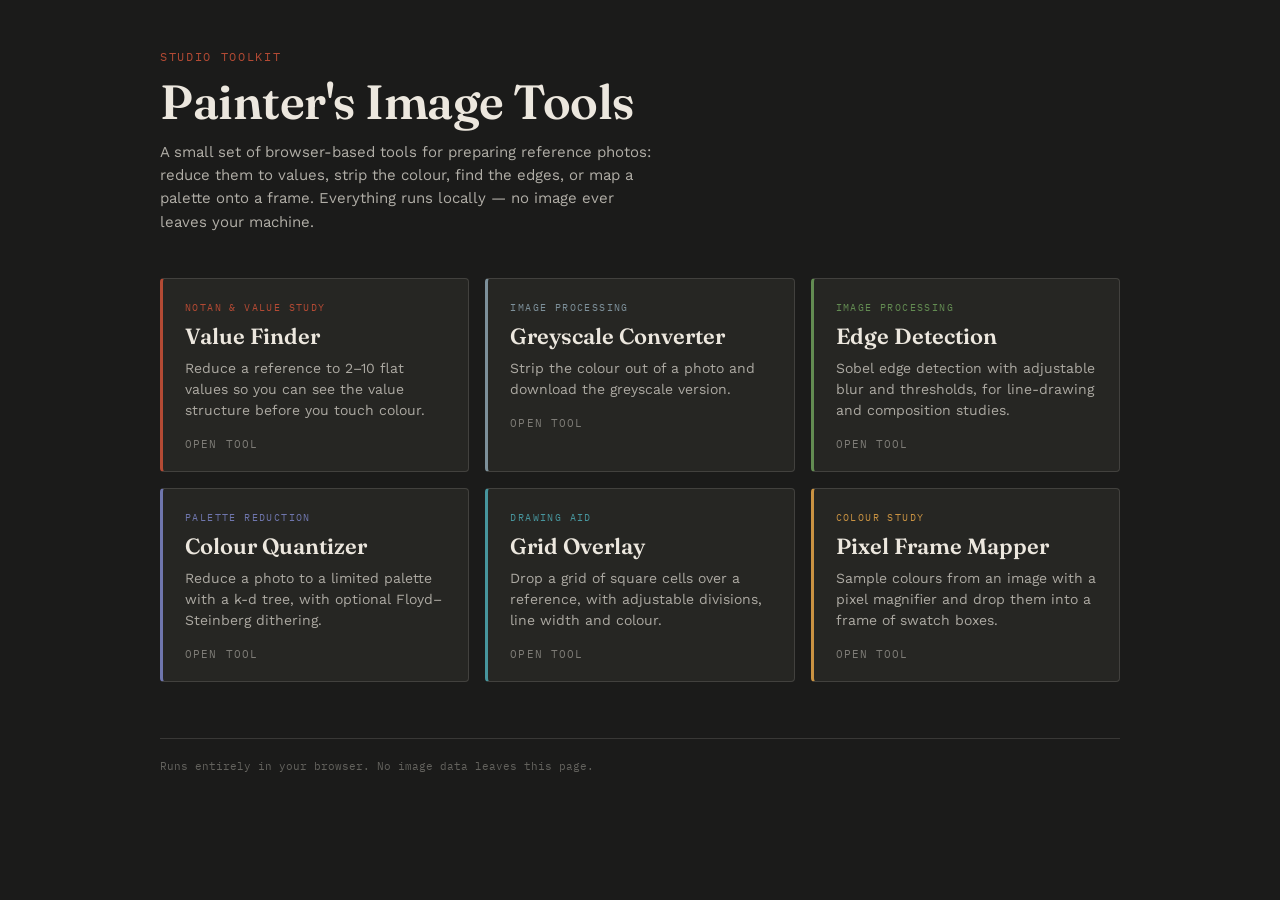
==== commit 5dc043cc: "Commit" ====
--- a/index.html
+++ b/index.html
@@ -39,6 +39,20 @@
         <span class="tool-card__go">Open tool</span>
       </a>
 
+      <a class="tool-card tool-card--quant" href="Quantize/Index.html">
+        <span class="tool-card__tag">Palette reduction</span>
+        <h2>Colour Quantizer</h2>
+        <p>Reduce a photo to a limited palette with a k-d tree, with optional Floyd–Steinberg dithering.</p>
+        <span class="tool-card__go">Open tool</span>
+      </a>
+
+      <a class="tool-card tool-card--grid" href="GridOverlay/Index.html">
+        <span class="tool-card__tag">Drawing aid</span>
+        <h2>Grid Overlay</h2>
+        <p>Drop a grid of square cells over a reference, with adjustable divisions, line width and colour.</p>
+        <span class="tool-card__go">Open tool</span>
+      </a>
+
       <a class="tool-card tool-card--colour" href="ColorPicker/Index.html">
         <span class="tool-card__tag">Colour study</span>
         <h2>Pixel Frame Mapper</h2>
@@ -51,5 +65,10 @@
 
   <footer>Runs entirely in your browser. No image data leaves this page.</footer>
 </div>
+
+<script src="assets/shared-image.js"></script>
+<script>
+  SharedImage.attach();
+</script>
 </body>
 </html>
--- a/assets/global.css
+++ b/assets/global.css
@@ -21,6 +21,10 @@
   --tool-grey-bright:#7d909a;
   --tool-edge:#4a6b3f;
   --tool-edge-bright:#638c52;
+  --tool-quant:#4a4f7a;
+  --tool-quant-bright:#6f76ad;
+  --tool-grid:#2f6f75;
+  --tool-grid-bright:#47959d;
   --tool-colour:#a8752a;
   --tool-colour-bright:#c99242;
 
@@ -37,6 +41,8 @@
 body.tool-value  {--accent:var(--tool-value);  --accent-bright:var(--tool-value-bright);}
 body.tool-grey   {--accent:var(--tool-grey);   --accent-bright:var(--tool-grey-bright);}
 body.tool-edge   {--accent:var(--tool-edge);   --accent-bright:var(--tool-edge-bright);}
+body.tool-quant  {--accent:var(--tool-quant);  --accent-bright:var(--tool-quant-bright);}
+body.tool-grid   {--accent:var(--tool-grid);   --accent-bright:var(--tool-grid-bright);}
 body.tool-colour {--accent:var(--tool-colour); --accent-bright:var(--tool-colour-bright);}
 
 *{box-sizing:border-box;}
@@ -114,6 +120,8 @@
 .tool-btn--value {--dot:var(--tool-value-bright);}
 .tool-btn--grey  {--dot:var(--tool-grey-bright);}
 .tool-btn--edge  {--dot:var(--tool-edge-bright);}
+.tool-btn--quant {--dot:var(--tool-quant-bright);}
+.tool-btn--grid  {--dot:var(--tool-grid-bright);}
 .tool-btn--colour{--dot:var(--tool-colour-bright);}
 .tool-btn--home  {--dot:var(--paper-dim);}
 
@@ -181,7 +189,43 @@
 .tool-card--value {--dot:var(--tool-value-bright);}
 .tool-card--grey  {--dot:var(--tool-grey-bright);}
 .tool-card--edge  {--dot:var(--tool-edge-bright);}
+.tool-card--quant {--dot:var(--tool-quant-bright);}
+.tool-card--grid  {--dot:var(--tool-grid-bright);}
 .tool-card--colour{--dot:var(--tool-colour-bright);}
+
+/* ---------- shared image bar ---------- */
+
+.shared-bar{
+  display:flex;
+  align-items:center;
+  gap:12px;
+  flex-wrap:wrap;
+  margin-bottom:28px;
+  padding:10px 12px;
+  background:var(--charcoal-2);
+  border:1px solid var(--line);
+  border-left:3px solid var(--accent-bright);
+  border-radius:4px;
+}
+
+.shared-bar[hidden]{display:none;}
+
+.shared-bar__thumb{
+  width:44px;
+  height:44px;
+  object-fit:cover;
+  border-radius:2px;
+  background:#000;
+}
+
+.shared-bar__text{
+  flex:1;
+  min-width:200px;
+  font-family:var(--mono);
+  font-size:11px;
+  letter-spacing:0.06em;
+  color:rgba(236,231,222,0.65);
+}
 
 /* ---------- header ---------- */
 
@@ -305,6 +349,16 @@
 }
 
 input[type=checkbox]{accent-color:var(--accent-bright);}
+
+input[type=color]{
+  width:44px;
+  height:30px;
+  padding:2px;
+  background:var(--charcoal);
+  border:1px solid var(--line);
+  border-radius:3px;
+  cursor:pointer;
+}
 
 /* file inputs inside a dropzone stay hidden, standalone ones get styled */
 input[type=file]{
@@ -471,14 +525,15 @@
 
 .swatches{
   display:flex;
+  flex-wrap:wrap;
   border:1px solid var(--line);
   border-radius:3px;
   overflow:hidden;
 }
 
 .swatch{
-  flex:1;
-  min-width:0;
+  flex:1 1 64px;
+  min-width:64px;
   padding:14px 8px 10px;
   text-align:center;
   border-right:1px solid rgba(0,0,0,0.15);
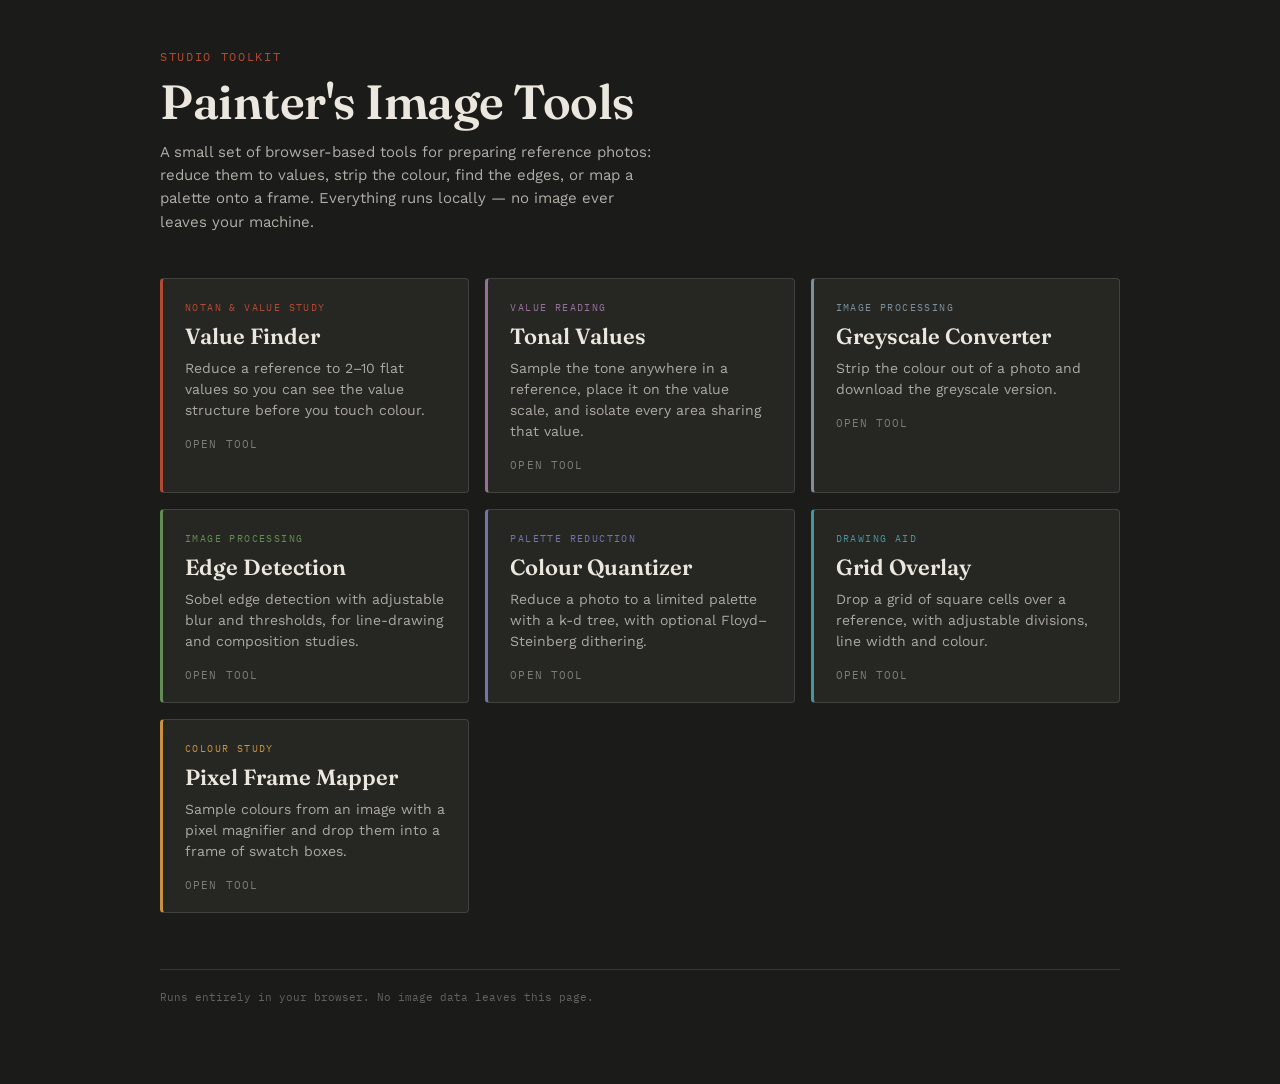
==== commit 12b93ddd: "MetTonal" ====
--- a/index.html
+++ b/index.html
@@ -22,6 +22,13 @@
         <span class="tool-card__tag">Notan &amp; value study</span>
         <h2>Value Finder</h2>
         <p>Reduce a reference to 2–10 flat values so you can see the value structure before you touch colour.</p>
+        <span class="tool-card__go">Open tool</span>
+      </a>
+
+      <a class="tool-card tool-card--tone" href="TonalValues/Index.html">
+        <span class="tool-card__tag">Value reading</span>
+        <h2>Tonal Values</h2>
+        <p>Sample the tone anywhere in a reference, place it on the value scale, and isolate every area sharing that value.</p>
         <span class="tool-card__go">Open tool</span>
       </a>
 
--- a/assets/global.css
+++ b/assets/global.css
@@ -17,6 +17,8 @@
   /* one accent per tool */
   --tool-value:#8a3324;
   --tool-value-bright:#b34a34;
+  --tool-tone:#6b4f6b;
+  --tool-tone-bright:#96729a;
   --tool-grey:#5c6b73;
   --tool-grey-bright:#7d909a;
   --tool-edge:#4a6b3f;
@@ -39,6 +41,7 @@
 
 /* per-page accent, set with <body class="tool-edge"> etc. */
 body.tool-value  {--accent:var(--tool-value);  --accent-bright:var(--tool-value-bright);}
+body.tool-tone   {--accent:var(--tool-tone);   --accent-bright:var(--tool-tone-bright);}
 body.tool-grey   {--accent:var(--tool-grey);   --accent-bright:var(--tool-grey-bright);}
 body.tool-edge   {--accent:var(--tool-edge);   --accent-bright:var(--tool-edge-bright);}
 body.tool-quant  {--accent:var(--tool-quant);  --accent-bright:var(--tool-quant-bright);}
@@ -118,6 +121,7 @@
 .tool-btn[aria-current="page"]::before{background:var(--paper);}
 
 .tool-btn--value {--dot:var(--tool-value-bright);}
+.tool-btn--tone  {--dot:var(--tool-tone-bright);}
 .tool-btn--grey  {--dot:var(--tool-grey-bright);}
 .tool-btn--edge  {--dot:var(--tool-edge-bright);}
 .tool-btn--quant {--dot:var(--tool-quant-bright);}
@@ -187,6 +191,7 @@
 .tool-card:hover .tool-card__go{color:var(--paper);}
 
 .tool-card--value {--dot:var(--tool-value-bright);}
+.tool-card--tone  {--dot:var(--tool-tone-bright);}
 .tool-card--grey  {--dot:var(--tool-grey-bright);}
 .tool-card--edge  {--dot:var(--tool-edge-bright);}
 .tool-card--quant {--dot:var(--tool-quant-bright);}
@@ -541,6 +546,36 @@
 
 .swatch:last-child{border-right:none;}
 
+.swatches--clickable .swatch{cursor:pointer;}
+
+.swatch.is-active{box-shadow:inset 0 0 0 3px var(--accent-bright);}
+
+/* value / colour readout line */
+.readout{
+  display:flex;
+  align-items:center;
+  gap:12px;
+  flex-wrap:wrap;
+  margin-top:12px;
+  padding:12px 14px;
+  background:var(--charcoal-2);
+  border:1px solid var(--line);
+  border-radius:4px;
+  font-family:var(--mono);
+  font-size:12px;
+  color:rgba(236,231,222,0.7);
+}
+
+.readout b{color:var(--paper);font-weight:600;}
+
+.chip{
+  width:24px;
+  height:24px;
+  border:1px solid var(--line);
+  border-radius:3px;
+  display:inline-block;
+}
+
 .swatch .pct{
   font-family:var(--mono);
   font-size:13px;
